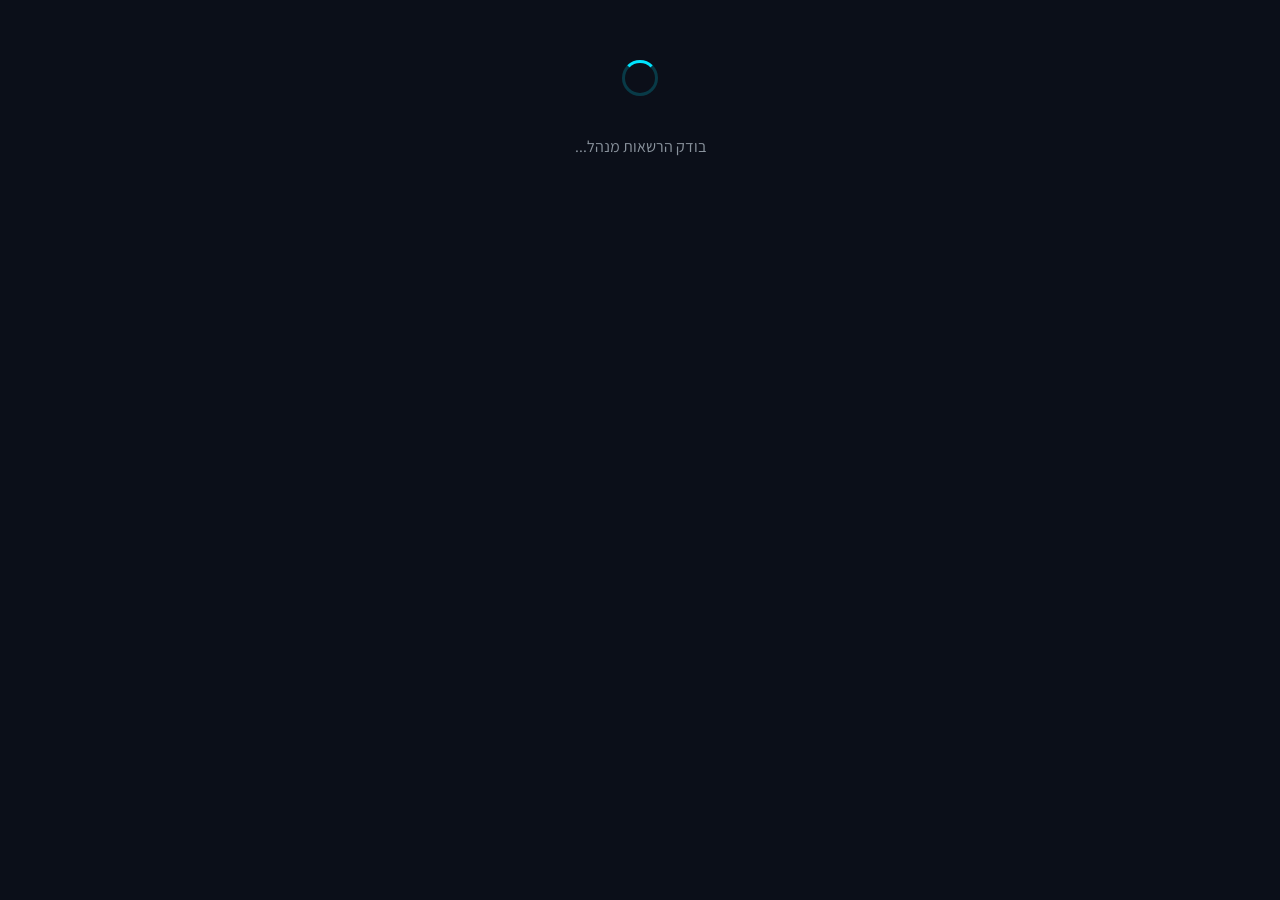
==== git-admin.html @ 6ba4ca90 "Move Git commands guide to standalone secure page git-admin.html and clean app UI" ====
<!DOCTYPE html>
<html lang="he" dir="rtl">
<head>
    <meta charset="UTF-8">
    <meta name="viewport" content="width=device-width, initial-scale=1.0">
    <title>ניהול Git - בעל המערכת בלבד</title>
    <link rel="preconnect" href="https://fonts.googleapis.com">
    <link rel="preconnect" href="https://fonts.gstatic.com" crossorigin>
    <link href="https://fonts.googleapis.com/css2?family=Assistant:wght@400;600;700;800&family=JetBrains+Mono:wght@400;600&display=swap" rel="stylesheet">
    <style>
        :root {
            --bg-color: #0b0f19;
            --card-bg: #121826;
            --card-border: #1f293d;
            --accent-cyan: #00e5ff;
            --accent-blue: #58a6ff;
            --accent-green: #2ea043;
            --accent-green-hover: #3fb950;
            --accent-red: #da3633;
            --text-main: #f0f6fc;
            --text-muted: #8b949e;
            --code-bg: #1a2234;
            --code-color: #79c0ff;
        }

        * {
            box-sizing: border-box;
            margin: 0;
            padding: 0;
        }

        body {
            font-family: 'Assistant', -apple-system, BlinkMacSystemFont, "Segoe UI", Roboto, sans-serif;
            background-color: var(--bg-color);
            color: var(--text-main);
            padding: 20px 16px 60px;
            max-width: 900px;
            margin: auto;
            direction: rtl;
            min-height: 100vh;
        }

        /* Top Bar */
        .top-admin-bar {
            display: flex;
            justify-content: space-between;
            align-items: center;
            padding: 10px 14px;
            background: rgba(255, 255, 255, 0.03);
            border: 1px solid var(--card-border);
            border-radius: 10px;
            margin-bottom: 20px;
            font-size: 0.9rem;
        }

        .user-badge {
            display: flex;
            align-items: center;
            gap: 8px;
            color: var(--accent-cyan);
            font-weight: 700;
        }

        .btn-top-action {
            background: transparent;
            border: 1px solid var(--card-border);
            color: var(--text-muted);
            padding: 6px 12px;
            border-radius: 6px;
            cursor: pointer;
            font-family: inherit;
            font-size: 0.85rem;
            text-decoration: none;
            transition: all 0.2s;
        }

        .btn-top-action:hover {
            color: var(--text-main);
            border-color: var(--accent-cyan);
        }

        /* Header */
        .page-header {
            text-align: center;
            margin-bottom: 24px;
            padding-bottom: 16px;
            border-bottom: 1px solid var(--card-border);
        }

        .page-title {
            font-size: 1.6rem;
            font-weight: 800;
            color: var(--accent-cyan);
            letter-spacing: -0.5px;
        }

        .page-subtitle {
            font-size: 0.9rem;
            color: var(--text-muted);
            margin-top: 4px;
        }

        /* Auth Screen Cards */
        .auth-card {
            background: var(--card-bg);
            border: 1px solid var(--card-border);
            border-radius: 14px;
            padding: 36px 24px;
            text-align: center;
            max-width: 440px;
            margin: 60px auto 0;
            box-shadow: 0 10px 30px rgba(0,0,0,0.5);
        }

        .auth-icon {
            width: 52px;
            height: 52px;
            margin: 0 auto 16px;
            color: var(--accent-cyan);
        }

        .auth-icon.danger {
            color: var(--accent-red);
        }

        .auth-title {
            font-size: 1.3rem;
            font-weight: 700;
            margin-bottom: 8px;
            color: var(--text-main);
        }

        .auth-desc {
            font-size: 0.95rem;
            color: var(--text-muted);
            margin-bottom: 24px;
            line-height: 1.5;
        }

        .btn-auth {
            display: inline-flex;
            align-items: center;
            justify-content: center;
            gap: 10px;
            background: #ffffff;
            color: #0b0f19;
            font-weight: 700;
            font-size: 0.95rem;
            padding: 12px 24px;
            border-radius: 8px;
            border: none;
            cursor: pointer;
            width: 100%;
            transition: transform 0.15s, background 0.15s;
            font-family: inherit;
        }

        .btn-auth:hover {
            background: #e6edf3;
            transform: translateY(-1px);
        }

        .spinner {
            width: 36px;
            height: 36px;
            border: 3px solid rgba(0, 229, 255, 0.2);
            border-top-color: var(--accent-cyan);
            border-radius: 50%;
            animation: spin 0.8s linear infinite;
            margin: 40px auto;
        }

        @keyframes spin {
            to { transform: rotate(360deg); }
        }

        /* Search Bar */
        .search-wrap {
            margin-bottom: 24px;
            position: relative;
        }

        .search-input {
            width: 100%;
            background: var(--card-bg);
            border: 1px solid var(--card-border);
            border-radius: 10px;
            padding: 12px 42px 12px 16px;
            color: var(--text-main);
            font-size: 1rem;
            font-family: inherit;
            outline: none;
            transition: border-color 0.2s, box-shadow 0.2s;
        }

        .search-input:focus {
            border-color: var(--accent-cyan);
            box-shadow: 0 0 14px rgba(0, 229, 255, 0.2);
        }

        .search-icon {
            position: absolute;
            right: 14px;
            top: 50%;
            transform: translateY(-50%);
            color: var(--text-muted);
            pointer-events: none;
            width: 18px;
            height: 18px;
        }

        /* Section Category */
        .category-title {
            color: var(--accent-blue);
            font-size: 1.15rem;
            font-weight: 700;
            margin: 28px 0 12px;
            display: flex;
            align-items: center;
            gap: 8px;
        }

        .category-title::before {
            content: '';
            display: inline-block;
            width: 4px;
            height: 16px;
            background: var(--accent-cyan);
            border-radius: 2px;
        }

        /* Command Row */
        .row {
            background: var(--card-bg);
            border: 1px solid var(--card-border);
            border-radius: 8px;
            padding: 12px 16px;
            margin-bottom: 10px;
            display: flex;
            align-items: center;
            justify-content: space-between;
            gap: 16px;
            transition: transform 0.15s, border-color 0.15s, background 0.15s;
        }

        .row:hover {
            border-color: rgba(0, 229, 255, 0.3);
            background: #151d2f;
        }

        .desc {
            color: #e6edf3;
            font-size: 0.95rem;
            font-weight: 600;
            flex: 1;
            line-height: 1.4;
        }

        .cmd-wrap {
            display: flex;
            align-items: center;
            gap: 10px;
            direction: ltr;
            flex-shrink: 0;
        }

        code {
            background-color: var(--code-bg);
            color: var(--code-color);
            padding: 8px 12px;
            border-radius: 6px;
            font-family: 'JetBrains Mono', Consolas, monospace;
            font-size: 0.9rem;
            border: 1px solid rgba(88, 166, 255, 0.2);
            white-space: nowrap;
            user-select: all;
        }

        .btn-copy {
            background: var(--accent-green);
            color: #ffffff;
            border: none;
            padding: 8px 14px;
            border-radius: 6px;
            cursor: pointer;
            font-size: 0.85rem;
            font-weight: 700;
            font-family: inherit;
            transition: background 0.2s, transform 0.1s;
            white-space: nowrap;
            min-width: 65px;
            text-align: center;
        }

        .btn-copy:hover {
            background: var(--accent-green-hover);
            transform: translateY(-1px);
        }

        .btn-copy:active {
            transform: translateY(0);
        }

        .btn-copy.copied {
            background: #1f6feb !important;
        }

        .no-results {
            text-align: center;
            padding: 30px;
            color: var(--text-muted);
            font-size: 1rem;
            display: none;
        }

        /* Mobile Responsive */
        @media (max-width: 768px) {
            body {
                padding: 16px 12px 50px;
            }

            .row {
                flex-direction: column;
                align-items: stretch;
                gap: 10px;
                padding: 12px 14px;
            }

            .desc {
                font-size: 0.9rem;
            }

            .cmd-wrap {
                width: 100%;
                justify-content: space-between;
            }

            code {
                flex: 1;
                overflow-x: auto;
                font-size: 0.82rem;
                padding: 8px 10px;
            }

            .btn-copy {
                padding: 8px 12px;
                font-size: 0.8rem;
            }
        }
    </style>
</head>
<body>

    <!-- Auth Loading State -->
    <div id="authLoading">
        <div class="spinner"></div>
        <div style="text-align: center; color: var(--text-muted);">בודק הרשאות מנהל...</div>
    </div>

    <!-- Login Required Card -->
    <div id="loginCard" class="auth-card" style="display: none;">
        <svg class="auth-icon" viewBox="0 0 24 24" fill="currentColor">
            <path d="M18 8h-1V6c0-2.76-2.24-5-5-5S7 3.24 7 6v2H6c-1.1 0-2 .9-2 2v10c0 1.1.9 2 2 2h12c1.1 0 2-.9 2-2V10c0-1.1-.9-2-2-2zm-6 9c-1.1 0-2-.9-2-2s.9-2 2-2 2 .9 2 2-.9 2-2 2zm3.1-9H8.9V6c0-1.71 1.39-3.1 3.1-3.1 1.71 0 3.1 1.39 3.1 3.1v2z"/>
        </svg>
        <h2 class="auth-title">דף פקודות Git - מנהל בלבד</h2>
        <p class="auth-desc">הדף מוגן ודורש זיהוי עם חשבון ה-Google של מנהל המערכת.</p>
        <button id="btnLogin" class="btn-auth">
            <svg width="18" height="18" viewBox="0 0 24 24">
                <path fill="#4285F4" d="M22.56 12.25c0-.78-.07-1.53-.2-2.25H12v4.26h5.92c-.26 1.37-1.04 2.53-2.21 3.31v2.77h3.57c2.08-1.92 3.28-4.74 3.28-8.09z"/>
                <path fill="#34A853" d="M12 23c2.97 0 5.46-.98 7.28-2.66l-3.57-2.77c-.98.66-2.23 1.06-3.71 1.06-2.86 0-5.29-1.93-6.16-4.53H2.18v2.84C3.99 20.53 7.7 23 12 23z"/>
                <path fill="#FBBC05" d="M5.84 14.09c-.22-.66-.35-1.36-.35-2.09s.13-1.43.35-2.09V7.06H2.18C1.43 8.55 1 10.22 1 12s.43 3.45 1.18 4.94l2.85-2.22.81-.63z"/>
                <path fill="#EA4335" d="M12 5.38c1.62 0 3.06.56 4.21 1.64l3.15-3.15C17.45 2.09 14.97 1 12 1 7.7 1 3.99 3.47 2.18 7.06l3.66 2.84c.87-2.6 3.3-4.52 6.16-4.52z"/>
            </svg>
            התחבר עם Google
        </button>
    </div>

    <!-- Access Denied Card -->
    <div id="deniedCard" class="auth-card" style="display: none;">
        <svg class="auth-icon danger" viewBox="0 0 24 24" fill="currentColor">
            <path d="M12 2C6.48 2 2 6.48 2 12s4.48 10 10 10 10-4.48 10-10S17.52 2 12 2zm1 15h-2v-2h2v2zm0-4h-2V7h2v6z"/>
        </svg>
        <h2 class="auth-title">גישה נדחתה</h2>
        <p class="auth-desc">המשתמש המחובר אינו מוגדר כבעל המערכת. אין הרשאת צפייה בדף זה.</p>
        <button id="btnSignOutDenied" class="btn-auth" style="margin-bottom: 10px;">התנתקות</button>
        <a href="/" class="btn-top-action" style="display: inline-block;">חזרה לאפליקציה</a>
    </div>

    <!-- Admin Content (Owner Only) -->
    <div id="adminContent" style="display: none;">
        <div class="top-admin-bar">
            <div class="user-badge">
                <svg width="18" height="18" viewBox="0 0 24 24" fill="currentColor">
                    <path d="M12 2C6.48 2 2 6.48 2 12s4.48 10 10 10 10-4.48 10-10S17.52 2 12 2zm0 3c1.66 0 3 1.34 3 3s-1.34 3-3 3-3-1.34-3-3 1.34-3 3-3zm0 14.2c-2.5 0-4.71-1.28-6-3.22.03-1.99 4-3.08 6-3.08 1.99 0 5.97 1.09 6 3.08-1.29 1.94-3.5 3.22-6 3.22z"/>
                </svg>
                <span id="ownerEmailBadge">מנהל מאומת</span>
            </div>
            <div style="display: flex; gap: 8px;">
                <a href="/" class="btn-top-action">חזרה לאפליקציה</a>
                <button id="btnSignOut" class="btn-top-action">התנתקות</button>
            </div>
        </div>

        <header class="page-header">
            <h1 class="page-title">מדריך פקודות Git</h1>
            <p class="page-subtitle">כלי ניהול ושליטה בלעדי לבעל המערכת • מסונכרן למחשב ולטלפון</p>
        </header>

        <div class="search-wrap">
            <svg class="search-icon" viewBox="0 0 24 24" fill="none" stroke="currentColor" stroke-width="2">
                <circle cx="11" cy="11" r="8"></circle>
                <line x1="21" y1="21" x2="16.65" y2="16.65"></line>
            </svg>
            <input type="text" class="search-input" id="searchBox" placeholder="חיפוש פקודה או תיאור (למשל: סטאטוס, merge, מחיקה)...">
        </div>

        <div id="commandsContainer">
            <!-- 1. שגרת עבודה -->
            <h2 class="category-title">1. שגרת עבודה יומיומית</h2>
            
            <div class="row" data-search="סטאטוס בדיקת מצב ענף שינויים git status">
                <span class="desc">בדיקת מצב (אילו קבצים שונו, מה מוכן לשמירה ובאיזה ענף אתה)</span>
                <div class="cmd-wrap">
                    <code>git status</code>
                    <button class="btn-copy" data-cmd="git status">העתק</button>
                </div>
            </div>

            <div class="row" data-search="הכנת קבצים שמירה שלב ראשון git add .">
                <span class="desc">מכין את כל הקבצים ששונו בתיקייה לקראת שמירה</span>
                <div class="cmd-wrap">
                    <code>git add .</code>
                    <button class="btn-copy" data-cmd="git add .">העתק</button>
                </div>
            </div>

            <div class="row" data-search="קומיט שמירה מקומית הסבר git commit">
                <span class="desc">שומר נקודת ציון מקומית עם הסבר על מה ששינית</span>
                <div class="cmd-wrap">
                    <code>git commit -m "הסבר כאן"</code>
                    <button class="btn-copy" data-cmd="git commit -m &quot;&quot;">העתק</button>
                </div>
            </div>

            <div class="row" data-search="פוש העלאה לגיטהאב ענן git push">
                <span class="desc">מעלה את כל השמירות מהמחשב ל-GitHub</span>
                <div class="cmd-wrap">
                    <code>git push</code>
                    <button class="btn-copy" data-cmd="git push">העתק</button>
                </div>
            </div>

            <div class="row" data-search="משיכה הורדת עדכונים מגיטהאב git pull">
                <span class="desc">מוריד שינויים מ-GitHub ומעדכן את המחשב המקומי</span>
                <div class="cmd-wrap">
                    <code>git pull</code>
                    <button class="btn-copy" data-cmd="git pull">העתק</button>
                </div>
            </div>

            <!-- 2. ענפים ומיזוגים -->
            <h2 class="category-title">2. ענפים ומיזוגים (Branches & Merges)</h2>

            <div class="row" data-search="רשימת ענפים בראנצ'ים git branch">
                <span class="desc">מציג את רשימת הענפים ובאיזה מהם אתה עובד כרגע</span>
                <div class="cmd-wrap">
                    <code>git branch</code>
                    <button class="btn-copy" data-cmd="git branch">העתק</button>
                </div>
            </div>

            <div class="row" data-search="מעבר ענף החלפה git checkout">
                <span class="desc">עובר לענף קיים אחר (למשל Test)</span>
                <div class="cmd-wrap">
                    <code>git checkout Test</code>
                    <button class="btn-copy" data-cmd="git checkout Test">העתק</button>
                </div>
            </div>

            <div class="row" data-search="יצירת ענף חדש שכפול ומעבר git checkout -b">
                <span class="desc">יוצר ענף חדש מתוך המצב הנוכחי ועובר אליו מיד</span>
                <div class="cmd-wrap">
                    <code>git checkout -b new-branch</code>
                    <button class="btn-copy" data-cmd="git checkout -b new-branch">העתק</button>
                </div>
            </div>

            <div class="row" data-search="מיזוג איחוד ענפים שילוב שינויים git merge">
                <span class="desc">ממזג לתוך הענף הנוכחי שלך שינויים מענף אחר</span>
                <div class="cmd-wrap">
                    <code>git merge branch-name</code>
                    <button class="btn-copy" data-cmd="git merge branch-name">העתק</button>
                </div>
            </div>

            <div class="row" data-search="מחיקת ענף מקומי במחשב git branch -d">
                <span class="desc">מוחק ענף מקומי במחשב (שרק אם כבר מוזג בהצלחה)</span>
                <div class="cmd-wrap">
                    <code>git branch -d branch-name</code>
                    <button class="btn-copy" data-cmd="git branch -d branch-name">העתק</button>
                </div>
            </div>

            <div class="row" data-search="מחיקת ענף מגיטהאב בענן git push origin --delete">
                <span class="desc">מוחק ענף מרוחק מהאתר של GitHub</span>
                <div class="cmd-wrap">
                    <code>git push origin --delete branch-name</code>
                    <button class="btn-copy" data-cmd="git push origin --delete branch-name">העתק</button>
                </div>
            </div>

            <div class="row" data-search="דריסה בכוח force push החלפה">
                <span class="desc">דריסה בכוח של ענף מרוחק ב-GitHub (שימוש זהיר בלבד)</span>
                <div class="cmd-wrap">
                    <code>git push origin main --force</code>
                    <button class="btn-copy" data-cmd="git push origin main --force">העתק</button>
                </div>
            </div>

            <!-- 3. בדיקות והשוואת גרסאות -->
            <h2 class="category-title">3. בדיקות והשוואת גרסאות</h2>

            <div class="row" data-search="בדיקת עדכונים שקטה ללא משיכה git fetch">
                <span class="desc">בודק אם יש חדש ב-GitHub בלי לשנות שום קובץ במחשב</span>
                <div class="cmd-wrap">
                    <code>git fetch</code>
                    <button class="btn-copy" data-cmd="git fetch">העתק</button>
                </div>
            </div>

            <div class="row" data-search="הבדלים מה השתנה שורה אחר שורה git diff">
                <span class="desc">מציג שורה-אחר-שורה את השינויים שביצעת וטרם נשמרו</span>
                <div class="cmd-wrap">
                    <code>git diff</code>
                    <button class="btn-copy" data-cmd="git diff">העתק</button>
                </div>
            </div>

            <div class="row" data-search="היסטוריית שמירות קודמות לוג git log">
                <span class="desc">מציג רשימה מקוצרת של 5 השמירות האחרונות שבוצעו</span>
                <div class="cmd-wrap">
                    <code>git log --oneline -5</code>
                    <button class="btn-copy" data-cmd="git log --oneline -5">העתק</button>
                </div>
            </div>

            <div class="row" data-search="מי כתב שורה מי אשם תאריך git blame">
                <span class="desc">מציג מי כתב כל שורה בקובץ ובאיזה תאריך וקומיט</span>
                <div class="cmd-wrap">
                    <code>git blame index.html</code>
                    <button class="btn-copy" data-cmd="git blame index.html">העתק</button>
                </div>
            </div>

            <!-- 4. ביטולים, שחזורים ומכונת זמן -->
            <h2 class="category-title">4. ביטולים, שחזורים ומכונת זמן</h2>

            <div class="row" data-search="ביטול שינוי בקובץ שחזור לקודם git restore">
                <span class="desc">מבטל שינויים בקובץ מקומי ומחזיר אותו לשמירה האחרונה</span>
                <div class="cmd-wrap">
                    <code>git restore index.html</code>
                    <button class="btn-copy" data-cmd="git restore index.html">העתק</button>
                </div>
            </div>

            <div class="row" data-search="הוצאה מהכנה ביטול add git restore --staged">
                <span class="desc">מבטל git add (מוציא את הקובץ מההכנה לשמירה)</span>
                <div class="cmd-wrap">
                    <code>git restore --staged index.html</code>
                    <button class="btn-copy" data-cmd="git restore --staged index.html">העתק</button>
                </div>
            </div>

            <div class="row" data-search="חזרה קומיט אחד אחורה ביטול שמירה git reset --hard HEAD~1">
                <span class="desc">מחזיר את הבראנץ' הנוכחי קומיט אחד שלם אחורה</span>
                <div class="cmd-wrap">
                    <code>git reset --hard HEAD~1</code>
                    <button class="btn-copy" data-cmd="git reset --hard HEAD~1">העתק</button>
                </div>
            </div>

            <div class="row" data-search="מכונת זמן יומן פעולות שחזור מוחלט git reflog">
                <span class="desc">יומן כל הפעולות שבוצעו במחשב (מכונת זמן לכל נקודה)</span>
                <div class="cmd-wrap">
                    <code>git reflog</code>
                    <button class="btn-copy" data-cmd="git reflog">העתק</button>
                </div>
            </div>

            <!-- 5. הגדרות משתמש -->
            <h2 class="category-title">5. הגדרות משתמש וזהות ב-Git</h2>

            <div class="row" data-search="בדיקת שם משתמש הגדרה git config user.name">
                <span class="desc">בדיקת שם המשתמש שמוגדר כרגע במחשב שלך</span>
                <div class="cmd-wrap">
                    <code>git config user.name</code>
                    <button class="btn-copy" data-cmd="git config user.name">העתק</button>
                </div>
            </div>

            <div class="row" data-search="שינוי שם משתמש הגדרה גלובלית git config --global user.name">
                <span class="desc">הגדרת שם המשתמש שייחתם על כל קומיט עתידי</span>
                <div class="cmd-wrap">
                    <code>git config --global user.name "rail-shifts"</code>
                    <button class="btn-copy" data-cmd="git config --global user.name &quot;rail-shifts&quot;">העתק</button>
                </div>
            </div>

            <div class="row" data-search="שינוי אימייל הגדרה גלובלית git config --global user.email">
                <span class="desc">הגדרת האימייל שיקושר לחשבון ה-GitHub שלך</span>
                <div class="cmd-wrap">
                    <code>git config --global user.email "..."</code>
                    <button class="btn-copy" data-cmd="git config --global user.email &quot;&quot;">העתק</button>
                </div>
            </div>
        </div>

        <div class="no-results" id="noResults">לא נמצאו פקודות התואמות לחיפוש שלך</div>
    </div>

    <!-- Firebase Auth & Interactivity Script -->
    <script type="module">
        import { initializeApp } from "https://www.gstatic.com/firebasejs/10.8.0/firebase-app.js";
        import { getAuth, GoogleAuthProvider, signInWithPopup, signOut, onAuthStateChanged } from "https://www.gstatic.com/firebasejs/10.8.0/firebase-auth.js";

        const firebaseConfig = {
            apiKey: "AIzaSyDNq260cSPIXAgbLdYAAU1pvpB-mnHRiZw",
            authDomain: "railway-shifts.firebaseapp.com",
            projectId: "railway-shifts",
            storageBucket: "railway-shifts.firebasestorage.app",
            messagingSenderId: "604151596005",
            appId: "1:604151596005:web:e77d55a4fbc56ea63d650c"
        };

        const app = initializeApp(firebaseConfig);
        const auth = getAuth(app);
        const googleProvider = new GoogleAuthProvider();

        const OWNER_UID = "ShasTZArs9Uqddy973BmlW4oP7T2";

        const authLoading = document.getElementById('authLoading');
        const loginCard = document.getElementById('loginCard');
        const deniedCard = document.getElementById('deniedCard');
        const adminContent = document.getElementById('adminContent');
        const ownerEmailBadge = document.getElementById('ownerEmailBadge');

        function updateAuthState(user) {
            authLoading.style.display = 'none';

            if (!user) {
                loginCard.style.display = 'block';
                deniedCard.style.display = 'none';
                adminContent.style.display = 'none';
                return;
            }

            if (user.uid === OWNER_UID) {
                loginCard.style.display = 'none';
                deniedCard.style.display = 'none';
                adminContent.style.display = 'block';
                ownerEmailBadge.textContent = user.displayName || user.email || 'בעל המערכת';
            } else {
                loginCard.style.display = 'none';
                deniedCard.style.display = 'block';
                adminContent.style.display = 'none';
            }
        }

        onAuthStateChanged(auth, (user) => {
            updateAuthState(user);
        });

        document.getElementById('btnLogin').addEventListener('click', async () => {
            try {
                await signInWithPopup(auth, googleProvider);
            } catch (err) {
                alert('שגיאת התחברות: ' + err.message);
            }
        });

        const handleSignOut = async () => {
            try {
                await signOut(auth);
            } catch (err) {
                alert('שגיאת התנתקות: ' + err.message);
            }
        };

        document.getElementById('btnSignOut').addEventListener('click', handleSignOut);
        document.getElementById('btnSignOutDenied').addEventListener('click', handleSignOut);

        // Copy command handling
        document.querySelectorAll('.btn-copy').forEach(btn => {
            btn.addEventListener('click', () => {
                const cmd = btn.getAttribute('data-cmd');
                navigator.clipboard.writeText(cmd).then(() => {
                    const orig = btn.textContent;
                    btn.textContent = 'הועתק! ✓';
                    btn.classList.add('copied');
                    setTimeout(() => {
                        btn.textContent = orig;
                        btn.classList.remove('copied');
                    }, 1400);
                }).catch(err => {
                    alert('העתקה נכשלה: ' + err);
                });
            });
        });

        // Search filtering
        const searchBox = document.getElementById('searchBox');
        searchBox.addEventListener('input', () => {
            const query = searchBox.value.trim().toLowerCase();
            const rows = document.querySelectorAll('.row');
            const categories = document.querySelectorAll('.category-title');
            let visibleCount = 0;

            rows.forEach(row => {
                const searchText = (row.getAttribute('data-search') + ' ' + row.innerText).toLowerCase();
                if (!query || searchText.includes(query)) {
                    row.style.display = 'flex';
                    visibleCount++;
                } else {
                    row.style.display = 'none';
                }
            });

            categories.forEach(cat => {
                let next = cat.nextElementSibling;
                let hasVisible = false;
                while (next && next.classList.contains('row')) {
                    if (next.style.display !== 'none') {
                        hasVisible = true;
                        break;
                    }
                    next = next.nextElementSibling;
                }
                cat.style.display = (hasVisible || !query) ? 'flex' : 'none';
            });

            document.getElementById('noResults').style.display = visibleCount === 0 ? 'block' : 'none';
        });
    </script>
</body>
</html>
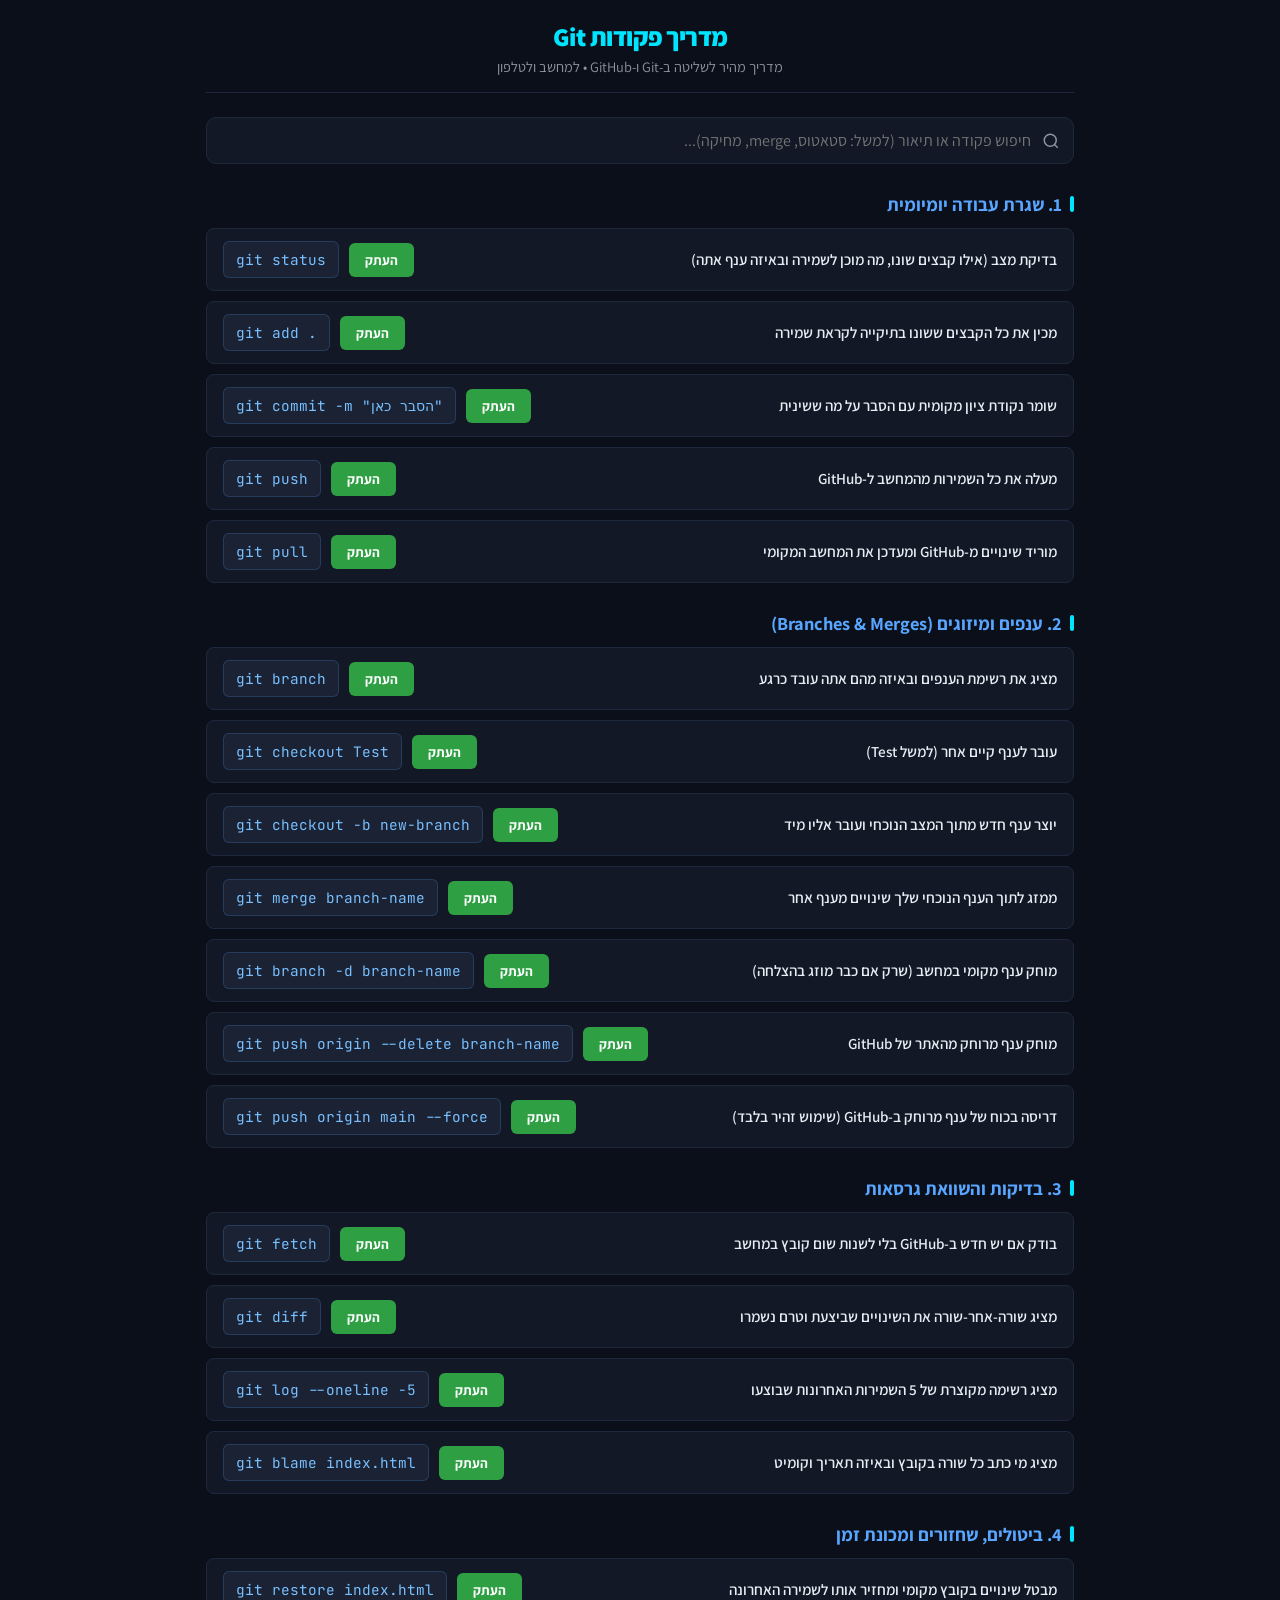
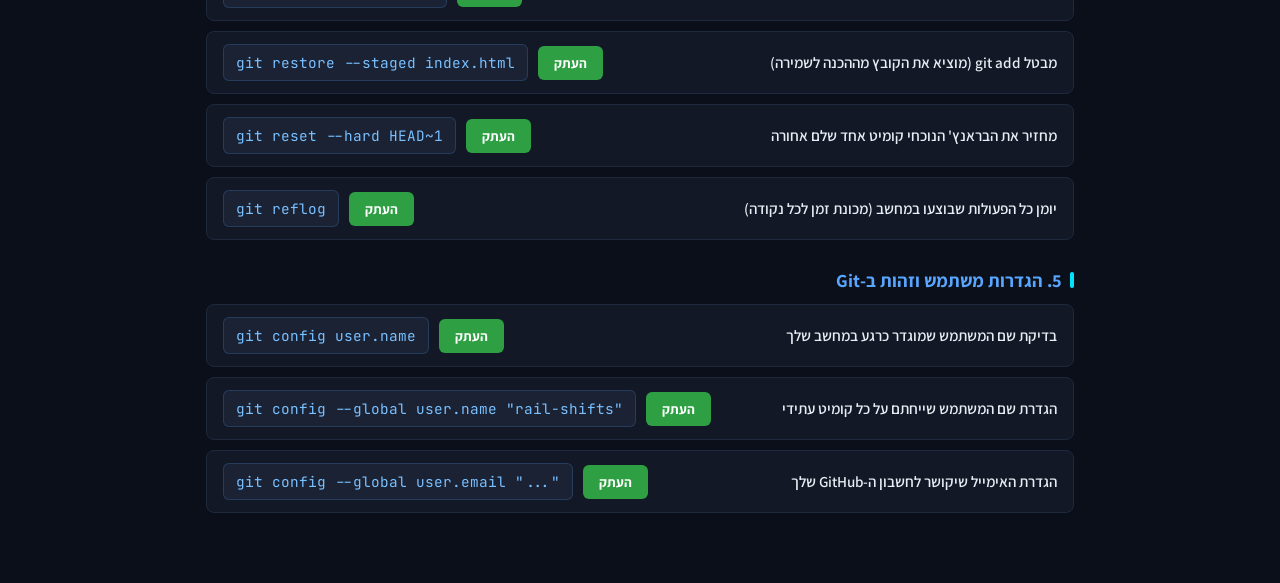
==== commit f7f8541b: "Remove login requirement and top bar from git-admin.html for instant access" ====
--- a/git-admin.html
+++ b/git-admin.html
@@ -3,7 +3,7 @@
 <head>
     <meta charset="UTF-8">
     <meta name="viewport" content="width=device-width, initial-scale=1.0">
-    <title>ניהול Git - בעל המערכת בלבד</title>
+    <title>מדריך פקודות Git - יומן משמרות</title>
     <link rel="preconnect" href="https://fonts.googleapis.com">
     <link rel="preconnect" href="https://fonts.gstatic.com" crossorigin>
     <link href="https://fonts.googleapis.com/css2?family=Assistant:wght@400;600;700;800&family=JetBrains+Mono:wght@400;600&display=swap" rel="stylesheet">
@@ -16,7 +16,6 @@
             --accent-blue: #58a6ff;
             --accent-green: #2ea043;
             --accent-green-hover: #3fb950;
-            --accent-red: #da3633;
             --text-main: #f0f6fc;
             --text-muted: #8b949e;
             --code-bg: #1a2234;
@@ -40,45 +39,6 @@
             min-height: 100vh;
         }
 
-        /* Top Bar */
-        .top-admin-bar {
-            display: flex;
-            justify-content: space-between;
-            align-items: center;
-            padding: 10px 14px;
-            background: rgba(255, 255, 255, 0.03);
-            border: 1px solid var(--card-border);
-            border-radius: 10px;
-            margin-bottom: 20px;
-            font-size: 0.9rem;
-        }
-
-        .user-badge {
-            display: flex;
-            align-items: center;
-            gap: 8px;
-            color: var(--accent-cyan);
-            font-weight: 700;
-        }
-
-        .btn-top-action {
-            background: transparent;
-            border: 1px solid var(--card-border);
-            color: var(--text-muted);
-            padding: 6px 12px;
-            border-radius: 6px;
-            cursor: pointer;
-            font-family: inherit;
-            font-size: 0.85rem;
-            text-decoration: none;
-            transition: all 0.2s;
-        }
-
-        .btn-top-action:hover {
-            color: var(--text-main);
-            border-color: var(--accent-cyan);
-        }
-
         /* Header */
         .page-header {
             text-align: center;
@@ -98,80 +58,6 @@
             font-size: 0.9rem;
             color: var(--text-muted);
             margin-top: 4px;
-        }
-
-        /* Auth Screen Cards */
-        .auth-card {
-            background: var(--card-bg);
-            border: 1px solid var(--card-border);
-            border-radius: 14px;
-            padding: 36px 24px;
-            text-align: center;
-            max-width: 440px;
-            margin: 60px auto 0;
-            box-shadow: 0 10px 30px rgba(0,0,0,0.5);
-        }
-
-        .auth-icon {
-            width: 52px;
-            height: 52px;
-            margin: 0 auto 16px;
-            color: var(--accent-cyan);
-        }
-
-        .auth-icon.danger {
-            color: var(--accent-red);
-        }
-
-        .auth-title {
-            font-size: 1.3rem;
-            font-weight: 700;
-            margin-bottom: 8px;
-            color: var(--text-main);
-        }
-
-        .auth-desc {
-            font-size: 0.95rem;
-            color: var(--text-muted);
-            margin-bottom: 24px;
-            line-height: 1.5;
-        }
-
-        .btn-auth {
-            display: inline-flex;
-            align-items: center;
-            justify-content: center;
-            gap: 10px;
-            background: #ffffff;
-            color: #0b0f19;
-            font-weight: 700;
-            font-size: 0.95rem;
-            padding: 12px 24px;
-            border-radius: 8px;
-            border: none;
-            cursor: pointer;
-            width: 100%;
-            transition: transform 0.15s, background 0.15s;
-            font-family: inherit;
-        }
-
-        .btn-auth:hover {
-            background: #e6edf3;
-            transform: translateY(-1px);
-        }
-
-        .spinner {
-            width: 36px;
-            height: 36px;
-            border: 3px solid rgba(0, 229, 255, 0.2);
-            border-top-color: var(--accent-cyan);
-            border-radius: 50%;
-            animation: spin 0.8s linear infinite;
-            margin: 40px auto;
-        }
-
-        @keyframes spin {
-            to { transform: rotate(360deg); }
         }
 
         /* Search Bar */
@@ -351,344 +237,223 @@
 </head>
 <body>
 
-    <!-- Auth Loading State -->
-    <div id="authLoading">
-        <div class="spinner"></div>
-        <div style="text-align: center; color: var(--text-muted);">בודק הרשאות מנהל...</div>
+    <header class="page-header">
+        <h1 class="page-title">מדריך פקודות Git</h1>
+        <p class="page-subtitle">מדריך מהיר לשליטה ב-Git ו-GitHub • למחשב ולטלפון</p>
+    </header>
+
+    <div class="search-wrap">
+        <svg class="search-icon" viewBox="0 0 24 24" fill="none" stroke="currentColor" stroke-width="2">
+            <circle cx="11" cy="11" r="8"></circle>
+            <line x1="21" y1="21" x2="16.65" y2="16.65"></line>
+        </svg>
+        <input type="text" class="search-input" id="searchBox" placeholder="חיפוש פקודה או תיאור (למשל: סטאטוס, merge, מחיקה)...">
     </div>
 
-    <!-- Login Required Card -->
-    <div id="loginCard" class="auth-card" style="display: none;">
-        <svg class="auth-icon" viewBox="0 0 24 24" fill="currentColor">
-            <path d="M18 8h-1V6c0-2.76-2.24-5-5-5S7 3.24 7 6v2H6c-1.1 0-2 .9-2 2v10c0 1.1.9 2 2 2h12c1.1 0 2-.9 2-2V10c0-1.1-.9-2-2-2zm-6 9c-1.1 0-2-.9-2-2s.9-2 2-2 2 .9 2 2-.9 2-2 2zm3.1-9H8.9V6c0-1.71 1.39-3.1 3.1-3.1 1.71 0 3.1 1.39 3.1 3.1v2z"/>
-        </svg>
-        <h2 class="auth-title">דף פקודות Git - מנהל בלבד</h2>
-        <p class="auth-desc">הדף מוגן ודורש זיהוי עם חשבון ה-Google של מנהל המערכת.</p>
-        <button id="btnLogin" class="btn-auth">
-            <svg width="18" height="18" viewBox="0 0 24 24">
-                <path fill="#4285F4" d="M22.56 12.25c0-.78-.07-1.53-.2-2.25H12v4.26h5.92c-.26 1.37-1.04 2.53-2.21 3.31v2.77h3.57c2.08-1.92 3.28-4.74 3.28-8.09z"/>
-                <path fill="#34A853" d="M12 23c2.97 0 5.46-.98 7.28-2.66l-3.57-2.77c-.98.66-2.23 1.06-3.71 1.06-2.86 0-5.29-1.93-6.16-4.53H2.18v2.84C3.99 20.53 7.7 23 12 23z"/>
-                <path fill="#FBBC05" d="M5.84 14.09c-.22-.66-.35-1.36-.35-2.09s.13-1.43.35-2.09V7.06H2.18C1.43 8.55 1 10.22 1 12s.43 3.45 1.18 4.94l2.85-2.22.81-.63z"/>
-                <path fill="#EA4335" d="M12 5.38c1.62 0 3.06.56 4.21 1.64l3.15-3.15C17.45 2.09 14.97 1 12 1 7.7 1 3.99 3.47 2.18 7.06l3.66 2.84c.87-2.6 3.3-4.52 6.16-4.52z"/>
-            </svg>
-            התחבר עם Google
-        </button>
+    <div id="commandsContainer">
+        <!-- 1. שגרת עבודה -->
+        <h2 class="category-title">1. שגרת עבודה יומיומית</h2>
+        
+        <div class="row" data-search="סטאטוס בדיקת מצב ענף שינויים git status">
+            <span class="desc">בדיקת מצב (אילו קבצים שונו, מה מוכן לשמירה ובאיזה ענף אתה)</span>
+            <div class="cmd-wrap">
+                <code>git status</code>
+                <button class="btn-copy" data-cmd="git status">העתק</button>
+            </div>
+        </div>
+
+        <div class="row" data-search="הכנת קבצים שמירה שלב ראשון git add .">
+            <span class="desc">מכין את כל הקבצים ששונו בתיקייה לקראת שמירה</span>
+            <div class="cmd-wrap">
+                <code>git add .</code>
+                <button class="btn-copy" data-cmd="git add .">העתק</button>
+            </div>
+        </div>
+
+        <div class="row" data-search="קומיט שמירה מקומית הסבר git commit">
+            <span class="desc">שומר נקודת ציון מקומית עם הסבר על מה ששינית</span>
+            <div class="cmd-wrap">
+                <code>git commit -m "הסבר כאן"</code>
+                <button class="btn-copy" data-cmd="git commit -m &quot;&quot;">העתק</button>
+            </div>
+        </div>
+
+        <div class="row" data-search="פוש העלאה לגיטהאב ענן git push">
+            <span class="desc">מעלה את כל השמירות מהמחשב ל-GitHub</span>
+            <div class="cmd-wrap">
+                <code>git push</code>
+                <button class="btn-copy" data-cmd="git push">העתק</button>
+            </div>
+        </div>
+
+        <div class="row" data-search="משיכה הורדת עדכונים מגיטהאב git pull">
+            <span class="desc">מוריד שינויים מ-GitHub ומעדכן את המחשב המקומי</span>
+            <div class="cmd-wrap">
+                <code>git pull</code>
+                <button class="btn-copy" data-cmd="git pull">העתק</button>
+            </div>
+        </div>
+
+        <!-- 2. ענפים ומיזוגים -->
+        <h2 class="category-title">2. ענפים ומיזוגים (Branches & Merges)</h2>
+
+        <div class="row" data-search="רשימת ענפים בראנצ'ים git branch">
+            <span class="desc">מציג את רשימת הענפים ובאיזה מהם אתה עובד כרגע</span>
+            <div class="cmd-wrap">
+                <code>git branch</code>
+                <button class="btn-copy" data-cmd="git branch">העתק</button>
+            </div>
+        </div>
+
+        <div class="row" data-search="מעבר ענף החלפה git checkout">
+            <span class="desc">עובר לענף קיים אחר (למשל Test)</span>
+            <div class="cmd-wrap">
+                <code>git checkout Test</code>
+                <button class="btn-copy" data-cmd="git checkout Test">העתק</button>
+            </div>
+        </div>
+
+        <div class="row" data-search="יצירת ענף חדש שכפול ומעבר git checkout -b">
+            <span class="desc">יוצר ענף חדש מתוך המצב הנוכחי ועובר אליו מיד</span>
+            <div class="cmd-wrap">
+                <code>git checkout -b new-branch</code>
+                <button class="btn-copy" data-cmd="git checkout -b new-branch">העתק</button>
+            </div>
+        </div>
+
+        <div class="row" data-search="מיזוג איחוד ענפים שילוב שינויים git merge">
+            <span class="desc">ממזג לתוך הענף הנוכחי שלך שינויים מענף אחר</span>
+            <div class="cmd-wrap">
+                <code>git merge branch-name</code>
+                <button class="btn-copy" data-cmd="git merge branch-name">העתק</button>
+            </div>
+        </div>
+
+        <div class="row" data-search="מחיקת ענף מקומי במחשב git branch -d">
+            <span class="desc">מוחק ענף מקומי במחשב (שרק אם כבר מוזג בהצלחה)</span>
+            <div class="cmd-wrap">
+                <code>git branch -d branch-name</code>
+                <button class="btn-copy" data-cmd="git branch -d branch-name">העתק</button>
+            </div>
+        </div>
+
+        <div class="row" data-search="מחיקת ענף מגיטהאב בענן git push origin --delete">
+            <span class="desc">מוחק ענף מרוחק מהאתר של GitHub</span>
+            <div class="cmd-wrap">
+                <code>git push origin --delete branch-name</code>
+                <button class="btn-copy" data-cmd="git push origin --delete branch-name">העתק</button>
+            </div>
+        </div>
+
+        <div class="row" data-search="דריסה בכוח force push החלפה">
+            <span class="desc">דריסה בכוח של ענף מרוחק ב-GitHub (שימוש זהיר בלבד)</span>
+            <div class="cmd-wrap">
+                <code>git push origin main --force</code>
+                <button class="btn-copy" data-cmd="git push origin main --force">העתק</button>
+            </div>
+        </div>
+
+        <!-- 3. בדיקות והשוואת גרסאות -->
+        <h2 class="category-title">3. בדיקות והשוואת גרסאות</h2>
+
+        <div class="row" data-search="בדיקת עדכונים שקטה ללא משיכה git fetch">
+            <span class="desc">בודק אם יש חדש ב-GitHub בלי לשנות שום קובץ במחשב</span>
+            <div class="cmd-wrap">
+                <code>git fetch</code>
+                <button class="btn-copy" data-cmd="git fetch">העתק</button>
+            </div>
+        </div>
+
+        <div class="row" data-search="הבדלים מה השתנה שורה אחר שורה git diff">
+            <span class="desc">מציג שורה-אחר-שורה את השינויים שביצעת וטרם נשמרו</span>
+            <div class="cmd-wrap">
+                <code>git diff</code>
+                <button class="btn-copy" data-cmd="git diff">העתק</button>
+            </div>
+        </div>
+
+        <div class="row" data-search="היסטוריית שמירות קודמות לוג git log">
+            <span class="desc">מציג רשימה מקוצרת של 5 השמירות האחרונות שבוצעו</span>
+            <div class="cmd-wrap">
+                <code>git log --oneline -5</code>
+                <button class="btn-copy" data-cmd="git log --oneline -5">העתק</button>
+            </div>
+        </div>
+
+        <div class="row" data-search="מי כתב שורה מי אשם תאריך git blame">
+            <span class="desc">מציג מי כתב כל שורה בקובץ ובאיזה תאריך וקומיט</span>
+            <div class="cmd-wrap">
+                <code>git blame index.html</code>
+                <button class="btn-copy" data-cmd="git blame index.html">העתק</button>
+            </div>
+        </div>
+
+        <!-- 4. ביטולים, שחזורים ומכונת זמן -->
+        <h2 class="category-title">4. ביטולים, שחזורים ומכונת זמן</h2>
+
+        <div class="row" data-search="ביטול שינוי בקובץ שחזור לקודם git restore">
+            <span class="desc">מבטל שינויים בקובץ מקומי ומחזיר אותו לשמירה האחרונה</span>
+            <div class="cmd-wrap">
+                <code>git restore index.html</code>
+                <button class="btn-copy" data-cmd="git restore index.html">העתק</button>
+            </div>
+        </div>
+
+        <div class="row" data-search="הוצאה מהכנה ביטול add git restore --staged">
+            <span class="desc">מבטל git add (מוציא את הקובץ מההכנה לשמירה)</span>
+            <div class="cmd-wrap">
+                <code>git restore --staged index.html</code>
+                <button class="btn-copy" data-cmd="git restore --staged index.html">העתק</button>
+            </div>
+        </div>
+
+        <div class="row" data-search="חזרה קומיט אחד אחורה ביטול שמירה git reset --hard HEAD~1">
+            <span class="desc">מחזיר את הבראנץ' הנוכחי קומיט אחד שלם אחורה</span>
+            <div class="cmd-wrap">
+                <code>git reset --hard HEAD~1</code>
+                <button class="btn-copy" data-cmd="git reset --hard HEAD~1">העתק</button>
+            </div>
+        </div>
+
+        <div class="row" data-search="מכונת זמן יומן פעולות שחזור מוחלט git reflog">
+            <span class="desc">יומן כל הפעולות שבוצעו במחשב (מכונת זמן לכל נקודה)</span>
+            <div class="cmd-wrap">
+                <code>git reflog</code>
+                <button class="btn-copy" data-cmd="git reflog">העתק</button>
+            </div>
+        </div>
+
+        <!-- 5. הגדרות משתמש -->
+        <h2 class="category-title">5. הגדרות משתמש וזהות ב-Git</h2>
+
+        <div class="row" data-search="בדיקת שם משתמש הגדרה git config user.name">
+            <span class="desc">בדיקת שם המשתמש שמוגדר כרגע במחשב שלך</span>
+            <div class="cmd-wrap">
+                <code>git config user.name</code>
+                <button class="btn-copy" data-cmd="git config user.name">העתק</button>
+            </div>
+        </div>
+
+        <div class="row" data-search="שינוי שם משתמש הגדרה גלובלית git config --global user.name">
+            <span class="desc">הגדרת שם המשתמש שייחתם על כל קומיט עתידי</span>
+            <div class="cmd-wrap">
+                <code>git config --global user.name "rail-shifts"</code>
+                <button class="btn-copy" data-cmd="git config --global user.name &quot;rail-shifts&quot;">העתק</button>
+            </div>
+        </div>
+
+        <div class="row" data-search="שינוי אימייל הגדרה גלובלית git config --global user.email">
+            <span class="desc">הגדרת האימייל שיקושר לחשבון ה-GitHub שלך</span>
+            <div class="cmd-wrap">
+                <code>git config --global user.email "..."</code>
+                <button class="btn-copy" data-cmd="git config --global user.email &quot;&quot;">העתק</button>
+            </div>
+        </div>
     </div>
 
-    <!-- Access Denied Card -->
-    <div id="deniedCard" class="auth-card" style="display: none;">
-        <svg class="auth-icon danger" viewBox="0 0 24 24" fill="currentColor">
-            <path d="M12 2C6.48 2 2 6.48 2 12s4.48 10 10 10 10-4.48 10-10S17.52 2 12 2zm1 15h-2v-2h2v2zm0-4h-2V7h2v6z"/>
-        </svg>
-        <h2 class="auth-title">גישה נדחתה</h2>
-        <p class="auth-desc">המשתמש המחובר אינו מוגדר כבעל המערכת. אין הרשאת צפייה בדף זה.</p>
-        <button id="btnSignOutDenied" class="btn-auth" style="margin-bottom: 10px;">התנתקות</button>
-        <a href="/" class="btn-top-action" style="display: inline-block;">חזרה לאפליקציה</a>
-    </div>
-
-    <!-- Admin Content (Owner Only) -->
-    <div id="adminContent" style="display: none;">
-        <div class="top-admin-bar">
-            <div class="user-badge">
-                <svg width="18" height="18" viewBox="0 0 24 24" fill="currentColor">
-                    <path d="M12 2C6.48 2 2 6.48 2 12s4.48 10 10 10 10-4.48 10-10S17.52 2 12 2zm0 3c1.66 0 3 1.34 3 3s-1.34 3-3 3-3-1.34-3-3 1.34-3 3-3zm0 14.2c-2.5 0-4.71-1.28-6-3.22.03-1.99 4-3.08 6-3.08 1.99 0 5.97 1.09 6 3.08-1.29 1.94-3.5 3.22-6 3.22z"/>
-                </svg>
-                <span id="ownerEmailBadge">מנהל מאומת</span>
-            </div>
-            <div style="display: flex; gap: 8px;">
-                <a href="/" class="btn-top-action">חזרה לאפליקציה</a>
-                <button id="btnSignOut" class="btn-top-action">התנתקות</button>
-            </div>
-        </div>
-
-        <header class="page-header">
-            <h1 class="page-title">מדריך פקודות Git</h1>
-            <p class="page-subtitle">כלי ניהול ושליטה בלעדי לבעל המערכת • מסונכרן למחשב ולטלפון</p>
-        </header>
-
-        <div class="search-wrap">
-            <svg class="search-icon" viewBox="0 0 24 24" fill="none" stroke="currentColor" stroke-width="2">
-                <circle cx="11" cy="11" r="8"></circle>
-                <line x1="21" y1="21" x2="16.65" y2="16.65"></line>
-            </svg>
-            <input type="text" class="search-input" id="searchBox" placeholder="חיפוש פקודה או תיאור (למשל: סטאטוס, merge, מחיקה)...">
-        </div>
-
-        <div id="commandsContainer">
-            <!-- 1. שגרת עבודה -->
-            <h2 class="category-title">1. שגרת עבודה יומיומית</h2>
-            
-            <div class="row" data-search="סטאטוס בדיקת מצב ענף שינויים git status">
-                <span class="desc">בדיקת מצב (אילו קבצים שונו, מה מוכן לשמירה ובאיזה ענף אתה)</span>
-                <div class="cmd-wrap">
-                    <code>git status</code>
-                    <button class="btn-copy" data-cmd="git status">העתק</button>
-                </div>
-            </div>
-
-            <div class="row" data-search="הכנת קבצים שמירה שלב ראשון git add .">
-                <span class="desc">מכין את כל הקבצים ששונו בתיקייה לקראת שמירה</span>
-                <div class="cmd-wrap">
-                    <code>git add .</code>
-                    <button class="btn-copy" data-cmd="git add .">העתק</button>
-                </div>
-            </div>
-
-            <div class="row" data-search="קומיט שמירה מקומית הסבר git commit">
-                <span class="desc">שומר נקודת ציון מקומית עם הסבר על מה ששינית</span>
-                <div class="cmd-wrap">
-                    <code>git commit -m "הסבר כאן"</code>
-                    <button class="btn-copy" data-cmd="git commit -m &quot;&quot;">העתק</button>
-                </div>
-            </div>
-
-            <div class="row" data-search="פוש העלאה לגיטהאב ענן git push">
-                <span class="desc">מעלה את כל השמירות מהמחשב ל-GitHub</span>
-                <div class="cmd-wrap">
-                    <code>git push</code>
-                    <button class="btn-copy" data-cmd="git push">העתק</button>
-                </div>
-            </div>
-
-            <div class="row" data-search="משיכה הורדת עדכונים מגיטהאב git pull">
-                <span class="desc">מוריד שינויים מ-GitHub ומעדכן את המחשב המקומי</span>
-                <div class="cmd-wrap">
-                    <code>git pull</code>
-                    <button class="btn-copy" data-cmd="git pull">העתק</button>
-                </div>
-            </div>
-
-            <!-- 2. ענפים ומיזוגים -->
-            <h2 class="category-title">2. ענפים ומיזוגים (Branches & Merges)</h2>
-
-            <div class="row" data-search="רשימת ענפים בראנצ'ים git branch">
-                <span class="desc">מציג את רשימת הענפים ובאיזה מהם אתה עובד כרגע</span>
-                <div class="cmd-wrap">
-                    <code>git branch</code>
-                    <button class="btn-copy" data-cmd="git branch">העתק</button>
-                </div>
-            </div>
-
-            <div class="row" data-search="מעבר ענף החלפה git checkout">
-                <span class="desc">עובר לענף קיים אחר (למשל Test)</span>
-                <div class="cmd-wrap">
-                    <code>git checkout Test</code>
-                    <button class="btn-copy" data-cmd="git checkout Test">העתק</button>
-                </div>
-            </div>
-
-            <div class="row" data-search="יצירת ענף חדש שכפול ומעבר git checkout -b">
-                <span class="desc">יוצר ענף חדש מתוך המצב הנוכחי ועובר אליו מיד</span>
-                <div class="cmd-wrap">
-                    <code>git checkout -b new-branch</code>
-                    <button class="btn-copy" data-cmd="git checkout -b new-branch">העתק</button>
-                </div>
-            </div>
-
-            <div class="row" data-search="מיזוג איחוד ענפים שילוב שינויים git merge">
-                <span class="desc">ממזג לתוך הענף הנוכחי שלך שינויים מענף אחר</span>
-                <div class="cmd-wrap">
-                    <code>git merge branch-name</code>
-                    <button class="btn-copy" data-cmd="git merge branch-name">העתק</button>
-                </div>
-            </div>
-
-            <div class="row" data-search="מחיקת ענף מקומי במחשב git branch -d">
-                <span class="desc">מוחק ענף מקומי במחשב (שרק אם כבר מוזג בהצלחה)</span>
-                <div class="cmd-wrap">
-                    <code>git branch -d branch-name</code>
-                    <button class="btn-copy" data-cmd="git branch -d branch-name">העתק</button>
-                </div>
-            </div>
-
-            <div class="row" data-search="מחיקת ענף מגיטהאב בענן git push origin --delete">
-                <span class="desc">מוחק ענף מרוחק מהאתר של GitHub</span>
-                <div class="cmd-wrap">
-                    <code>git push origin --delete branch-name</code>
-                    <button class="btn-copy" data-cmd="git push origin --delete branch-name">העתק</button>
-                </div>
-            </div>
-
-            <div class="row" data-search="דריסה בכוח force push החלפה">
-                <span class="desc">דריסה בכוח של ענף מרוחק ב-GitHub (שימוש זהיר בלבד)</span>
-                <div class="cmd-wrap">
-                    <code>git push origin main --force</code>
-                    <button class="btn-copy" data-cmd="git push origin main --force">העתק</button>
-                </div>
-            </div>
-
-            <!-- 3. בדיקות והשוואת גרסאות -->
-            <h2 class="category-title">3. בדיקות והשוואת גרסאות</h2>
-
-            <div class="row" data-search="בדיקת עדכונים שקטה ללא משיכה git fetch">
-                <span class="desc">בודק אם יש חדש ב-GitHub בלי לשנות שום קובץ במחשב</span>
-                <div class="cmd-wrap">
-                    <code>git fetch</code>
-                    <button class="btn-copy" data-cmd="git fetch">העתק</button>
-                </div>
-            </div>
-
-            <div class="row" data-search="הבדלים מה השתנה שורה אחר שורה git diff">
-                <span class="desc">מציג שורה-אחר-שורה את השינויים שביצעת וטרם נשמרו</span>
-                <div class="cmd-wrap">
-                    <code>git diff</code>
-                    <button class="btn-copy" data-cmd="git diff">העתק</button>
-                </div>
-            </div>
-
-            <div class="row" data-search="היסטוריית שמירות קודמות לוג git log">
-                <span class="desc">מציג רשימה מקוצרת של 5 השמירות האחרונות שבוצעו</span>
-                <div class="cmd-wrap">
-                    <code>git log --oneline -5</code>
-                    <button class="btn-copy" data-cmd="git log --oneline -5">העתק</button>
-                </div>
-            </div>
-
-            <div class="row" data-search="מי כתב שורה מי אשם תאריך git blame">
-                <span class="desc">מציג מי כתב כל שורה בקובץ ובאיזה תאריך וקומיט</span>
-                <div class="cmd-wrap">
-                    <code>git blame index.html</code>
-                    <button class="btn-copy" data-cmd="git blame index.html">העתק</button>
-                </div>
-            </div>
-
-            <!-- 4. ביטולים, שחזורים ומכונת זמן -->
-            <h2 class="category-title">4. ביטולים, שחזורים ומכונת זמן</h2>
-
-            <div class="row" data-search="ביטול שינוי בקובץ שחזור לקודם git restore">
-                <span class="desc">מבטל שינויים בקובץ מקומי ומחזיר אותו לשמירה האחרונה</span>
-                <div class="cmd-wrap">
-                    <code>git restore index.html</code>
-                    <button class="btn-copy" data-cmd="git restore index.html">העתק</button>
-                </div>
-            </div>
-
-            <div class="row" data-search="הוצאה מהכנה ביטול add git restore --staged">
-                <span class="desc">מבטל git add (מוציא את הקובץ מההכנה לשמירה)</span>
-                <div class="cmd-wrap">
-                    <code>git restore --staged index.html</code>
-                    <button class="btn-copy" data-cmd="git restore --staged index.html">העתק</button>
-                </div>
-            </div>
-
-            <div class="row" data-search="חזרה קומיט אחד אחורה ביטול שמירה git reset --hard HEAD~1">
-                <span class="desc">מחזיר את הבראנץ' הנוכחי קומיט אחד שלם אחורה</span>
-                <div class="cmd-wrap">
-                    <code>git reset --hard HEAD~1</code>
-                    <button class="btn-copy" data-cmd="git reset --hard HEAD~1">העתק</button>
-                </div>
-            </div>
-
-            <div class="row" data-search="מכונת זמן יומן פעולות שחזור מוחלט git reflog">
-                <span class="desc">יומן כל הפעולות שבוצעו במחשב (מכונת זמן לכל נקודה)</span>
-                <div class="cmd-wrap">
-                    <code>git reflog</code>
-                    <button class="btn-copy" data-cmd="git reflog">העתק</button>
-                </div>
-            </div>
-
-            <!-- 5. הגדרות משתמש -->
-            <h2 class="category-title">5. הגדרות משתמש וזהות ב-Git</h2>
-
-            <div class="row" data-search="בדיקת שם משתמש הגדרה git config user.name">
-                <span class="desc">בדיקת שם המשתמש שמוגדר כרגע במחשב שלך</span>
-                <div class="cmd-wrap">
-                    <code>git config user.name</code>
-                    <button class="btn-copy" data-cmd="git config user.name">העתק</button>
-                </div>
-            </div>
-
-            <div class="row" data-search="שינוי שם משתמש הגדרה גלובלית git config --global user.name">
-                <span class="desc">הגדרת שם המשתמש שייחתם על כל קומיט עתידי</span>
-                <div class="cmd-wrap">
-                    <code>git config --global user.name "rail-shifts"</code>
-                    <button class="btn-copy" data-cmd="git config --global user.name &quot;rail-shifts&quot;">העתק</button>
-                </div>
-            </div>
-
-            <div class="row" data-search="שינוי אימייל הגדרה גלובלית git config --global user.email">
-                <span class="desc">הגדרת האימייל שיקושר לחשבון ה-GitHub שלך</span>
-                <div class="cmd-wrap">
-                    <code>git config --global user.email "..."</code>
-                    <button class="btn-copy" data-cmd="git config --global user.email &quot;&quot;">העתק</button>
-                </div>
-            </div>
-        </div>
-
-        <div class="no-results" id="noResults">לא נמצאו פקודות התואמות לחיפוש שלך</div>
-    </div>
-
-    <!-- Firebase Auth & Interactivity Script -->
-    <script type="module">
-        import { initializeApp } from "https://www.gstatic.com/firebasejs/10.8.0/firebase-app.js";
-        import { getAuth, GoogleAuthProvider, signInWithPopup, signOut, onAuthStateChanged } from "https://www.gstatic.com/firebasejs/10.8.0/firebase-auth.js";
-
-        const firebaseConfig = {
-            apiKey: "AIzaSyDNq260cSPIXAgbLdYAAU1pvpB-mnHRiZw",
-            authDomain: "railway-shifts.firebaseapp.com",
-            projectId: "railway-shifts",
-            storageBucket: "railway-shifts.firebasestorage.app",
-            messagingSenderId: "604151596005",
-            appId: "1:604151596005:web:e77d55a4fbc56ea63d650c"
-        };
-
-        const app = initializeApp(firebaseConfig);
-        const auth = getAuth(app);
-        const googleProvider = new GoogleAuthProvider();
-
-        const OWNER_UID = "ShasTZArs9Uqddy973BmlW4oP7T2";
-
-        const authLoading = document.getElementById('authLoading');
-        const loginCard = document.getElementById('loginCard');
-        const deniedCard = document.getElementById('deniedCard');
-        const adminContent = document.getElementById('adminContent');
-        const ownerEmailBadge = document.getElementById('ownerEmailBadge');
-
-        function updateAuthState(user) {
-            authLoading.style.display = 'none';
-
-            if (!user) {
-                loginCard.style.display = 'block';
-                deniedCard.style.display = 'none';
-                adminContent.style.display = 'none';
-                return;
-            }
-
-            if (user.uid === OWNER_UID) {
-                loginCard.style.display = 'none';
-                deniedCard.style.display = 'none';
-                adminContent.style.display = 'block';
-                ownerEmailBadge.textContent = user.displayName || user.email || 'בעל המערכת';
-            } else {
-                loginCard.style.display = 'none';
-                deniedCard.style.display = 'block';
-                adminContent.style.display = 'none';
-            }
-        }
-
-        onAuthStateChanged(auth, (user) => {
-            updateAuthState(user);
-        });
-
-        document.getElementById('btnLogin').addEventListener('click', async () => {
-            try {
-                await signInWithPopup(auth, googleProvider);
-            } catch (err) {
-                alert('שגיאת התחברות: ' + err.message);
-            }
-        });
-
-        const handleSignOut = async () => {
-            try {
-                await signOut(auth);
-            } catch (err) {
-                alert('שגיאת התנתקות: ' + err.message);
-            }
-        };
-
-        document.getElementById('btnSignOut').addEventListener('click', handleSignOut);
-        document.getElementById('btnSignOutDenied').addEventListener('click', handleSignOut);
-
+    <div class="no-results" id="noResults">לא נמצאו פקודות התואמות לחיפוש שלך</div>
+
+    <script>
         // Copy command handling
         document.querySelectorAll('.btn-copy').forEach(btn => {
             btn.addEventListener('click', () => {
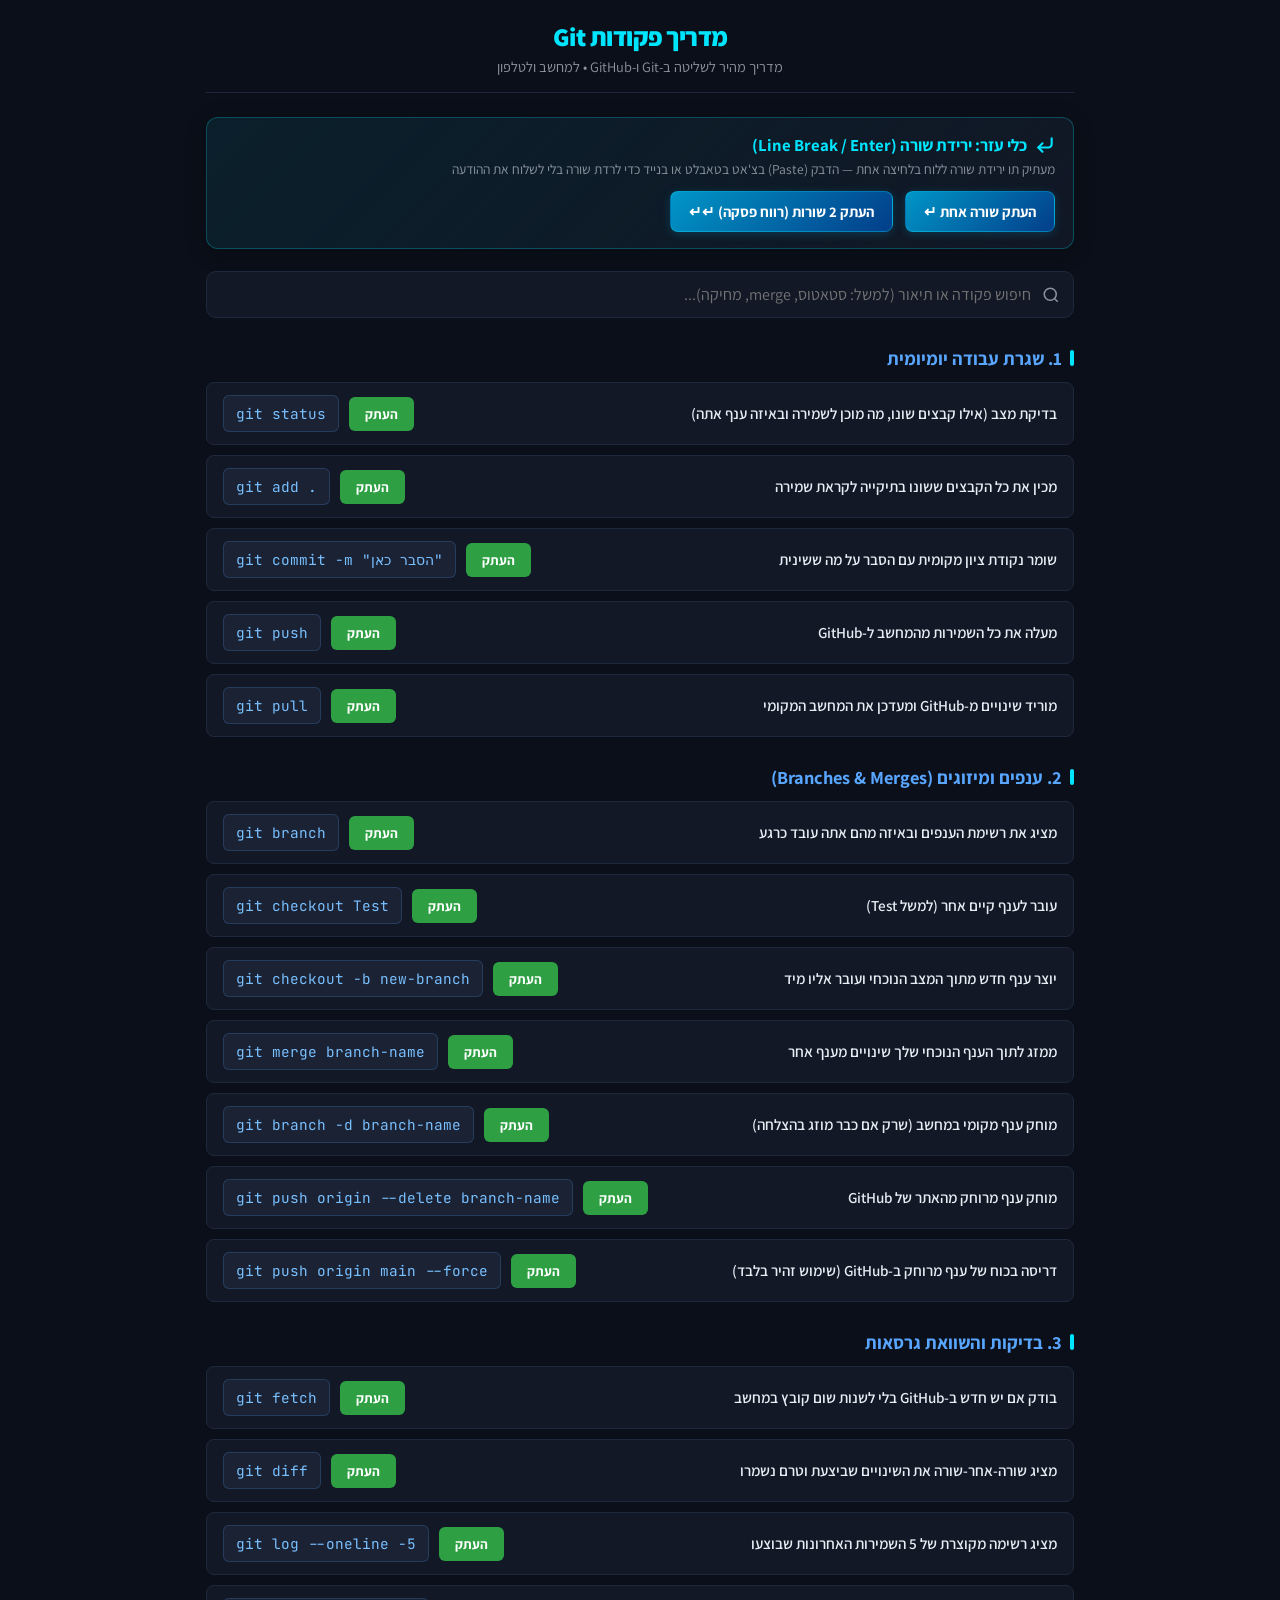
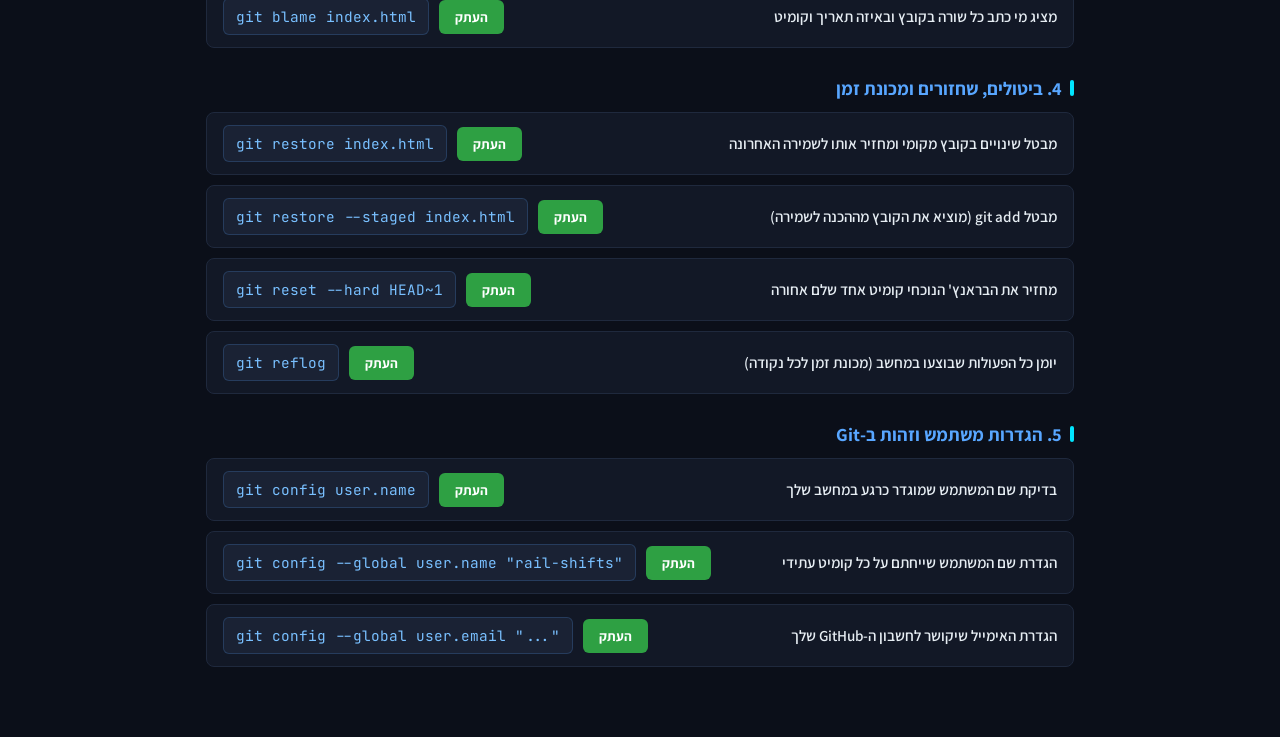
==== commit 7dea4788: "Add newline copy quick tools helper to git-admin.html" ====
--- a/git-admin.html
+++ b/git-admin.html
@@ -191,6 +191,81 @@
             background: #1f6feb !important;
         }
 
+        /* Quick Tools: Newline Helper */
+        .quick-tools-box {
+            background: linear-gradient(135deg, rgba(0, 229, 255, 0.08) 0%, rgba(18, 24, 38, 0.95) 100%);
+            border: 1px solid rgba(0, 229, 255, 0.25);
+            border-radius: 12px;
+            padding: 16px 18px;
+            margin-bottom: 22px;
+            display: flex;
+            flex-direction: column;
+            gap: 12px;
+            box-shadow: 0 4px 20px rgba(0, 0, 0, 0.25);
+        }
+
+        .quick-tools-header {
+            display: flex;
+            flex-direction: column;
+            gap: 4px;
+        }
+
+        .quick-tools-title {
+            font-size: 1.05rem;
+            font-weight: 700;
+            color: var(--accent-cyan);
+            display: flex;
+            align-items: center;
+            gap: 8px;
+        }
+
+        .quick-tools-desc {
+            font-size: 0.85rem;
+            color: var(--text-muted);
+            line-height: 1.4;
+        }
+
+        .quick-tools-actions {
+            display: flex;
+            gap: 12px;
+            flex-wrap: wrap;
+        }
+
+        .btn-newline {
+            background: linear-gradient(135deg, #0096c7 0%, #023e8a 100%);
+            color: #ffffff;
+            border: 1px solid rgba(0, 229, 255, 0.3);
+            padding: 10px 18px;
+            border-radius: 8px;
+            cursor: pointer;
+            font-size: 0.92rem;
+            font-weight: 700;
+            font-family: inherit;
+            display: inline-flex;
+            align-items: center;
+            justify-content: center;
+            gap: 8px;
+            box-shadow: 0 2px 10px rgba(0, 150, 199, 0.25);
+            transition: transform 0.15s, box-shadow 0.15s, background 0.2s;
+            -webkit-tap-highlight-color: transparent;
+        }
+
+        .btn-newline:hover {
+            transform: translateY(-2px);
+            box-shadow: 0 4px 14px rgba(0, 229, 255, 0.4);
+            border-color: var(--accent-cyan);
+        }
+
+        .btn-newline:active {
+            transform: translateY(0);
+        }
+
+        .btn-newline.copied {
+            background: #2ea043 !important;
+            border-color: #3fb950 !important;
+            box-shadow: 0 2px 12px rgba(46, 160, 67, 0.4) !important;
+        }
+
         .no-results {
             text-align: center;
             padding: 30px;
@@ -205,6 +280,16 @@
                 padding: 16px 12px 50px;
             }
 
+            .quick-tools-actions {
+                flex-direction: column;
+            }
+
+            .btn-newline {
+                width: 100%;
+                padding: 12px 16px;
+                font-size: 0.95rem;
+            }
+
             .row {
                 flex-direction: column;
                 align-items: stretch;
@@ -241,6 +326,28 @@
         <h1 class="page-title">מדריך פקודות Git</h1>
         <p class="page-subtitle">מדריך מהיר לשליטה ב-Git ו-GitHub • למחשב ולטלפון</p>
     </header>
+
+    <!-- כלי עזר: ירידת שורה להעתקה -->
+    <section class="quick-tools-box">
+        <div class="quick-tools-header">
+            <span class="quick-tools-title">
+                <svg width="20" height="20" viewBox="0 0 24 24" fill="none" stroke="currentColor" stroke-width="2.5" stroke-linecap="round" stroke-linejoin="round">
+                    <polyline points="9 10 4 15 9 20"></polyline>
+                    <path d="M20 4v7a4 4 0 0 1-4 4H4"></path>
+                </svg>
+                כלי עזר: ירידת שורה (Line Break / Enter)
+            </span>
+            <span class="quick-tools-desc">מעתיק תו ירידת שורה ללוח בלחיצה אחת — הדבק (Paste) בצ'אט בטאבלט או בנייד כדי לרדת שורה בלי לשלוח את ההודעה</span>
+        </div>
+        <div class="quick-tools-actions">
+            <button class="btn-newline" id="btnCopySingleNewline" data-lines="1">
+                <span>העתק שורה אחת ↵</span>
+            </button>
+            <button class="btn-newline" id="btnCopyDoubleNewline" data-lines="2">
+                <span>העתק 2 שורות (רווח פסקה) ↵↵</span>
+            </button>
+        </div>
+    </section>
 
     <div class="search-wrap">
         <svg class="search-icon" viewBox="0 0 24 24" fill="none" stroke="currentColor" stroke-width="2">
@@ -454,21 +561,60 @@
     <div class="no-results" id="noResults">לא נמצאו פקודות התואמות לחיפוש שלך</div>
 
     <script>
+        // Universal copy helper with fallback for iPad / mobile browsers
+        function copyText(text, btn, successText = 'הועתק! ✓') {
+            const handleSuccess = () => {
+                const orig = btn.innerHTML;
+                btn.innerHTML = `<span>${successText}</span>`;
+                btn.classList.add('copied');
+                setTimeout(() => {
+                    btn.innerHTML = orig;
+                    btn.classList.remove('copied');
+                }, 1400);
+            };
+
+            if (navigator.clipboard && navigator.clipboard.writeText) {
+                navigator.clipboard.writeText(text).then(handleSuccess).catch(() => {
+                    fallbackCopy(text, handleSuccess);
+                });
+            } else {
+                fallbackCopy(text, handleSuccess);
+            }
+        }
+
+        function fallbackCopy(text, cb) {
+            const ta = document.createElement('textarea');
+            ta.value = text;
+            ta.style.position = 'fixed';
+            ta.style.left = '-9999px';
+            ta.style.top = '0';
+            ta.setAttribute('readonly', '');
+            document.body.appendChild(ta);
+            ta.focus();
+            ta.select();
+            try {
+                document.execCommand('copy');
+                if (cb) cb();
+            } catch (err) {
+                alert('העתקה נכשלה: ' + err);
+            }
+            document.body.removeChild(ta);
+        }
+
+        // Newline helper buttons
+        document.getElementById('btnCopySingleNewline')?.addEventListener('click', function() {
+            copyText('\n', this, 'שורה אחת הועתקה! ✓');
+        });
+
+        document.getElementById('btnCopyDoubleNewline')?.addEventListener('click', function() {
+            copyText('\n\n', this, '2 שורות הועתקו! ✓');
+        });
+
         // Copy command handling
         document.querySelectorAll('.btn-copy').forEach(btn => {
             btn.addEventListener('click', () => {
-                const cmd = btn.getAttribute('data-cmd');
-                navigator.clipboard.writeText(cmd).then(() => {
-                    const orig = btn.textContent;
-                    btn.textContent = 'הועתק! ✓';
-                    btn.classList.add('copied');
-                    setTimeout(() => {
-                        btn.textContent = orig;
-                        btn.classList.remove('copied');
-                    }, 1400);
-                }).catch(err => {
-                    alert('העתקה נכשלה: ' + err);
-                });
+                const cmd = btn.getAttribute('data-cmd') || '';
+                copyText(cmd, btn, 'הועתק! ✓');
             });
         });
 
